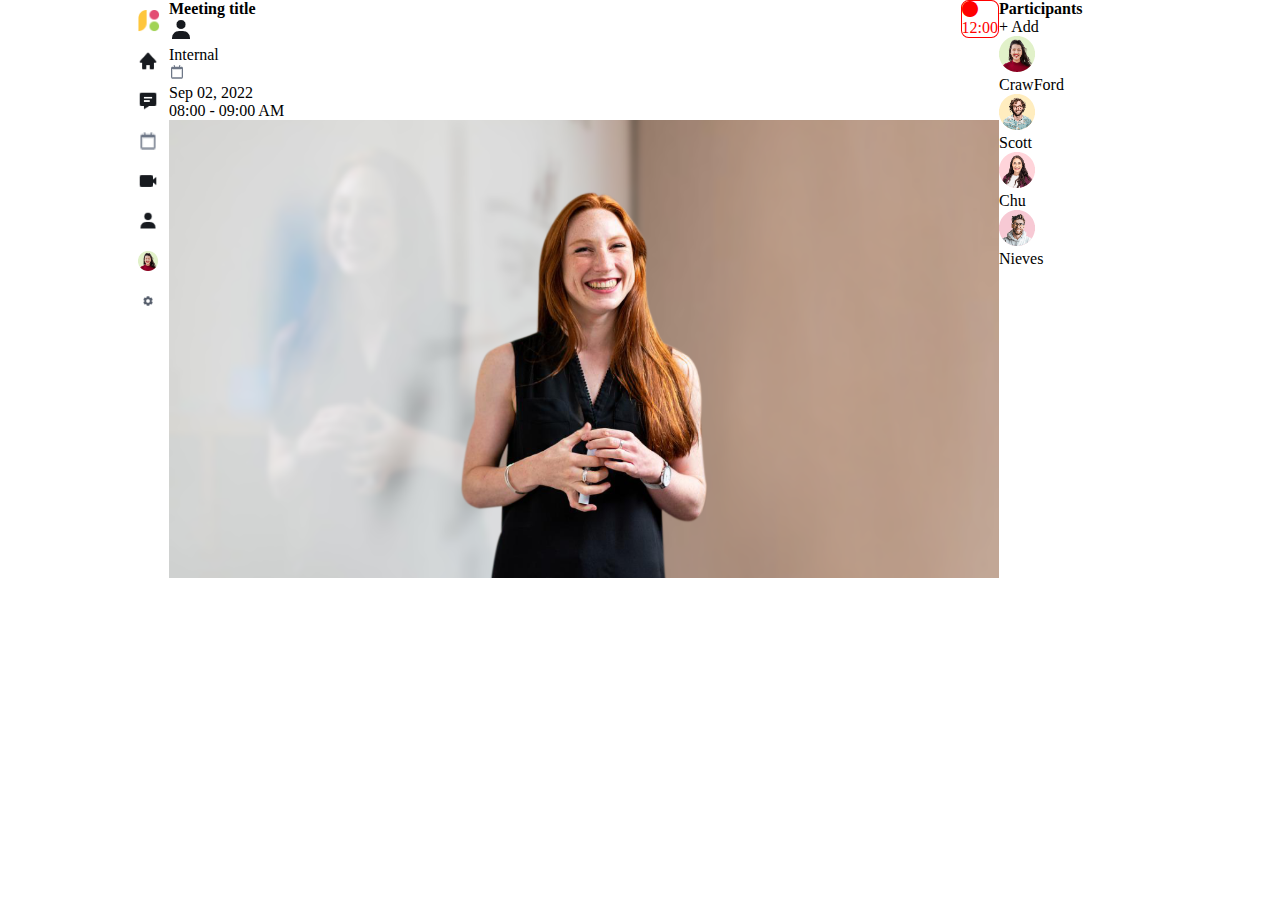
==== Tuan4/index.html @ a3850321 "TH tuan 4 13/3" ====
<!DOCTYPE html>
<html lang="en">

<head>
    <meta charset="UTF-8">
    <meta http-equiv="X-UA-Compatible" content="IE=edge">
    <meta name="viewport" content="width=device-width, initial-scale=1.0">
    <link rel="stylesheet" href="./assets/main.css">
    <link rel="stylesheet" href="https://cdnjs.cloudflare.com/ajax/libs/font-awesome/6.3.0/css/all.min.css">
    <title>Web Demo T4</title>
</head>

<body>
    <div id="wrapper">
        <div id="left-menu">
            <div class="top-menu">
                <img src="./assets/Tuan_04_Web/Image 2384.png" style="height: 25px; width: 25px; padding: 8px;" alt="">
                <img src="./assets/Tuan_04_Web/Home 1.png" alt="">
                <img src="./assets/Tuan_04_Web/Message detail 1.png" alt="">
                <img src="./assets/Tuan_04_Web/Calendar alt 1.png" alt="">
                <img src="./assets/Tuan_04_Web/Video 5.png" alt="">
                <img src="./assets/Tuan_04_Web/User 1.png" alt="">
            </div>
            <div class="bot-menu">
                <img src="./assets/Tuan_04_Web/Avatar 1322.png" alt="">
                <img src="./assets/Tuan_04_Web/Setting.png" alt="">
            </div>
        </div>
        <div id="main-content">
            <div class="meetting-header">
                <h2>Meeting title</h2>
                <div class="time-meeting">
                    <i class="fas fa-circle" style="display: inline-block;"></i>
                    <p>12:00</p>
                </div>
                <div class="infor-meeting">
                    <div class="infor-meeting-item-1">
                        <img src="./assets/Tuan_04_Web/User 1.png" alt="">
                        <p>Internal</p>
                    </div>
                    <div class="infor-meeting-item-2">
                        <img src="./assets/Tuan_04_Web/Calendar alt 1.png" alt="">
                        <p>Sep 02, 2022</p>
                    </div>
                    <div class="infor-meeting-item-3">
                        <p>08:00 - 09:00 AM</p>
                    </div>
                </div>
            </div>
            <div class="meeting-video">
                <img src="./assets/Tuan_04_Web/Image 2383.png" alt="">
            </div>
        </div>
        <div id="right-content">
            <div id="participants">
                <div>
                    <h3>Participants</h3>
                    <div>+ Add</div>
                </div>
                <div>
                    <div>
                        <img src="./assets/Tuan_04_Web/Avatar 1322.png" alt="">
                        <p>CrawFord</p>
                    </div>
                    <div>
                        <img src="./assets/Tuan_04_Web/Avatar 1323.png" alt="">
                        <p>Scott</p>
                    </div>
                    <div>
                        <img src="./assets/Tuan_04_Web/Avatar 1324.png" alt="">
                        <p>Chu</p>
                    </div>
                    <div>
                        <img src="./assets/Tuan_04_Web/Avatar 1325.png" alt="">
                        <p>Nieves</p>
                    </div>
                </div>
            </div>
            <div id="chat">

            </div>
        </div>
    </div>
</body>

</html>
---- Tuan4/assets/main.css ----
* {
    margin: 0;
    padding: 0;
    border: 0;
    font-size: 100%;
}

#wrapper {
    width: 80%;
    padding: 0 10%;
    display: flex;
}

#left-menu {
    width: 50px;
}

#left-menu .top-menu,
#left-menu .bot-menu {
    display: flex;
    flex-direction: column;
}

#left-menu .top-menu img,
#left-menu .bot-menu img {
    height: 20px;
    width: 20px;
    padding: 10px;
}

#left-menu .bot-menu img {
    display: flex;
    justify-content: flex-end;
}

#main-content {
    width: auto;
}

#main-content h2 {
    display: inline-block;
}

#main-content .time-meeting {
    display: inline-block;
    float: right;
    color: red;
    border: 1px solid red;
    border-radius: 20%;
}

#right-content {
    position: sticky;
    width: 500px;
    backg round-color: aqua;
}
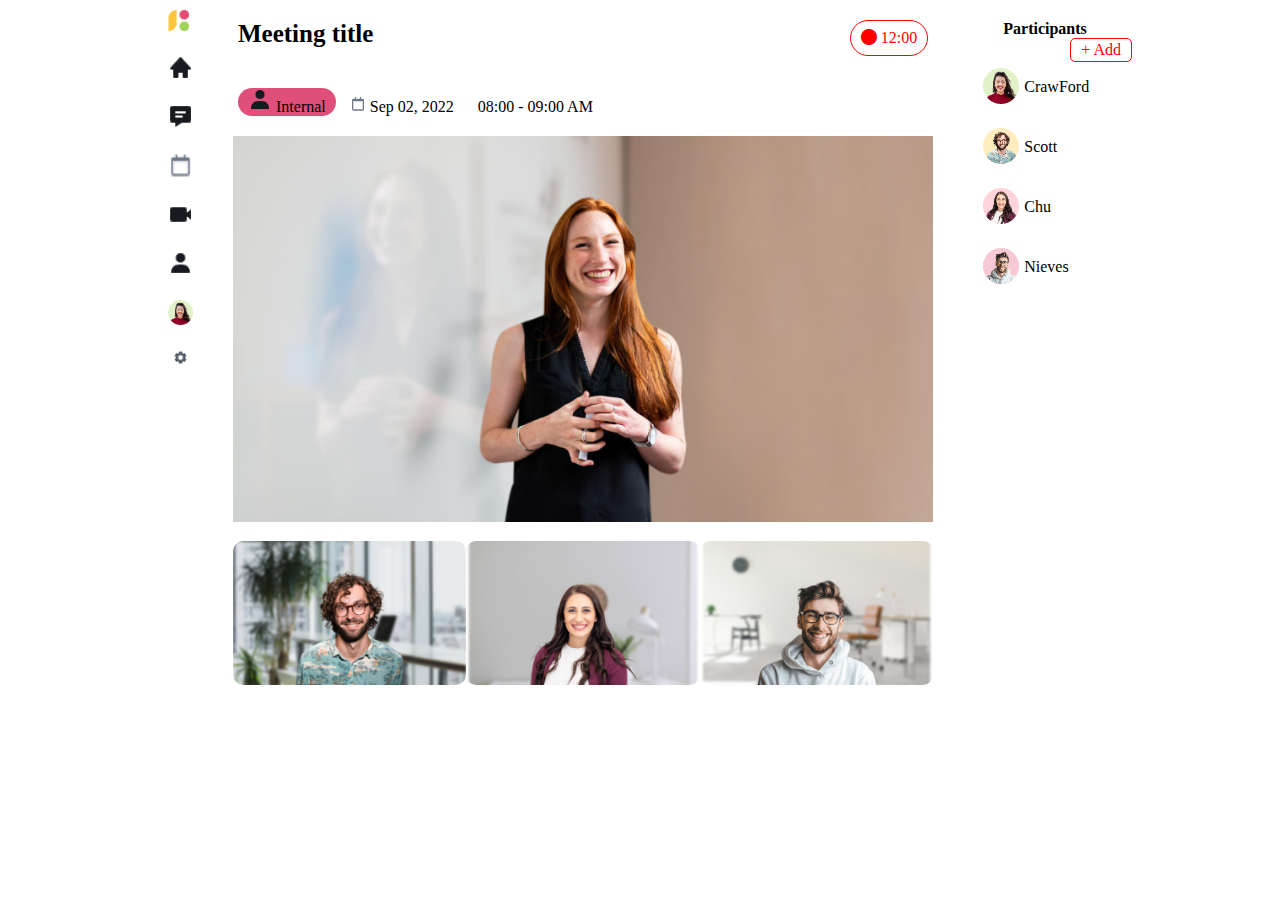
==== commit 0bc962e7: "commit format web" ====
--- a/Tuan4/index.html
+++ b/Tuan4/index.html
@@ -28,10 +28,9 @@
         </div>
         <div id="main-content">
             <div class="meetting-header">
-                <h2>Meeting title</h2>
-                <div class="time-meeting">
-                    <i class="fas fa-circle" style="display: inline-block;"></i>
-                    <p>12:00</p>
+                <div class="header-meeting-title">
+                    <h2>Meeting title</h2>
+                    <p><i class="fas fa-circle"></i> 12:00</p>
                 </div>
                 <div class="infor-meeting">
                     <div class="infor-meeting-item-1">
@@ -48,29 +47,42 @@
                 </div>
             </div>
             <div class="meeting-video">
-                <img src="./assets/Tuan_04_Web/Image 2383.png" alt="">
+                <div class="spotlight">
+                    <img src="./assets/Tuan_04_Web/Image 2383.png" alt="">
+                </div>
+                <div class="subspotlight">
+                    <div class="subspotlight1">
+                        <img src="./assets/Tuan_04_Web/Image 2380.png" style="border-radius: 10px;" alt="">
+                    </div>
+                    <div class="subspotlight2">
+                        <img src="./assets/Tuan_04_Web/Image 2381.png" style="border-radius: 10px;" alt="">
+                    </div>
+                    <div class="subspotlight3">
+                        <img src="./assets/Tuan_04_Web/Image 2382.png" style="border-radius: 10px;" alt="">
+                    </div>  
+                </div>
             </div>
         </div>
         <div id="right-content">
             <div id="participants">
-                <div>
-                    <h3>Participants</h3>
-                    <div>+ Add</div>
+                <div class="participants-top">
+                    <h3 style="display: inline-block;">Participants</h3>
+                    <div class="add">+ Add</div>
                 </div>
                 <div>
-                    <div>
+                    <div class="member">
                         <img src="./assets/Tuan_04_Web/Avatar 1322.png" alt="">
                         <p>CrawFord</p>
                     </div>
-                    <div>
+                    <div class="member">
                         <img src="./assets/Tuan_04_Web/Avatar 1323.png" alt="">
                         <p>Scott</p>
                     </div>
-                    <div>
+                    <div class="member">
                         <img src="./assets/Tuan_04_Web/Avatar 1324.png" alt="">
                         <p>Chu</p>
                     </div>
-                    <div>
+                    <div class="member">
                         <img src="./assets/Tuan_04_Web/Avatar 1325.png" alt="">
                         <p>Nieves</p>
                     </div>
--- a/Tuan4/assets/main.css
+++ b/Tuan4/assets/main.css
@@ -12,45 +12,94 @@
 }
 
 #left-menu {
+    padding: 0 30px;
     width: 50px;
-}
-
-#left-menu .top-menu,
-#left-menu .bot-menu {
     display: flex;
     flex-direction: column;
 }
 
+#left-menu .bot-menu {
+    display: flex;
+    flex-direction: column;
+    justify-content: flex-end;
+}
+
 #left-menu .top-menu img,
 #left-menu .bot-menu img {
-    height: 20px;
-    width: 20px;
+    height: 25px;
+    width: 25px;
     padding: 10px;
 }
 
-#left-menu .bot-menu img {
+#left-menu .bot-menu{
     display: flex;
-    justify-content: flex-end;
+    
 }
 
 #main-content {
     width: auto;
 }
-
+#main-content .header-meeting-title{
+    padding: 20px 5px;
+}
 #main-content h2 {
+    font-size: 25px;
     display: inline-block;
 }
 
-#main-content .time-meeting {
-    display: inline-block;
+#main-content .header-meeting-title p{
     float: right;
     color: red;
     border: 1px solid red;
-    border-radius: 20%;
+    border-radius: 25px;
+    padding: 8px 10px;
 }
 
+#main-content .infor-meeting div{
+    padding: 0 10px;
+}
+ #main-content .infor-meeting div,#main-content .infor-meeting p{
+    display: inline-block;
+    align-items: center;
+}
+#main-content .infor-meeting{
+    padding: 20px 5px;
+}
+#main-content .infor-meeting .infor-meeting-item-1{
+    background-color: #df4f7a;
+    border-radius: 30px;
+}
+#main-content .meeting-video img{
+    max-width: 100%;
+}
+#main-content .subspotlight{
+    display: flex;
+    justify-content:space-between;
+}
+#main-content .subspotlight div{
+    padding: 15px 0;
+}
 #right-content {
+    padding-left: 50px;
     position: sticky;
-    width: 500px;
-    backg round-color: aqua;
+    width: 200px;
+}
+#participants .participants-top{
+    padding: 20px;
+}
+#participants .add {
+    float: right;
+    color: red;
+    border: 1px solid red;
+    border-radius: 5px;
+    padding: 2px 10px;
+}
+#right-content .member{
+    padding: 10px 0;
+    position: relative;
+}
+ #right-content .member p{
+    position: absolute;
+    display: inline;
+    padding: 10px 5px ;
 }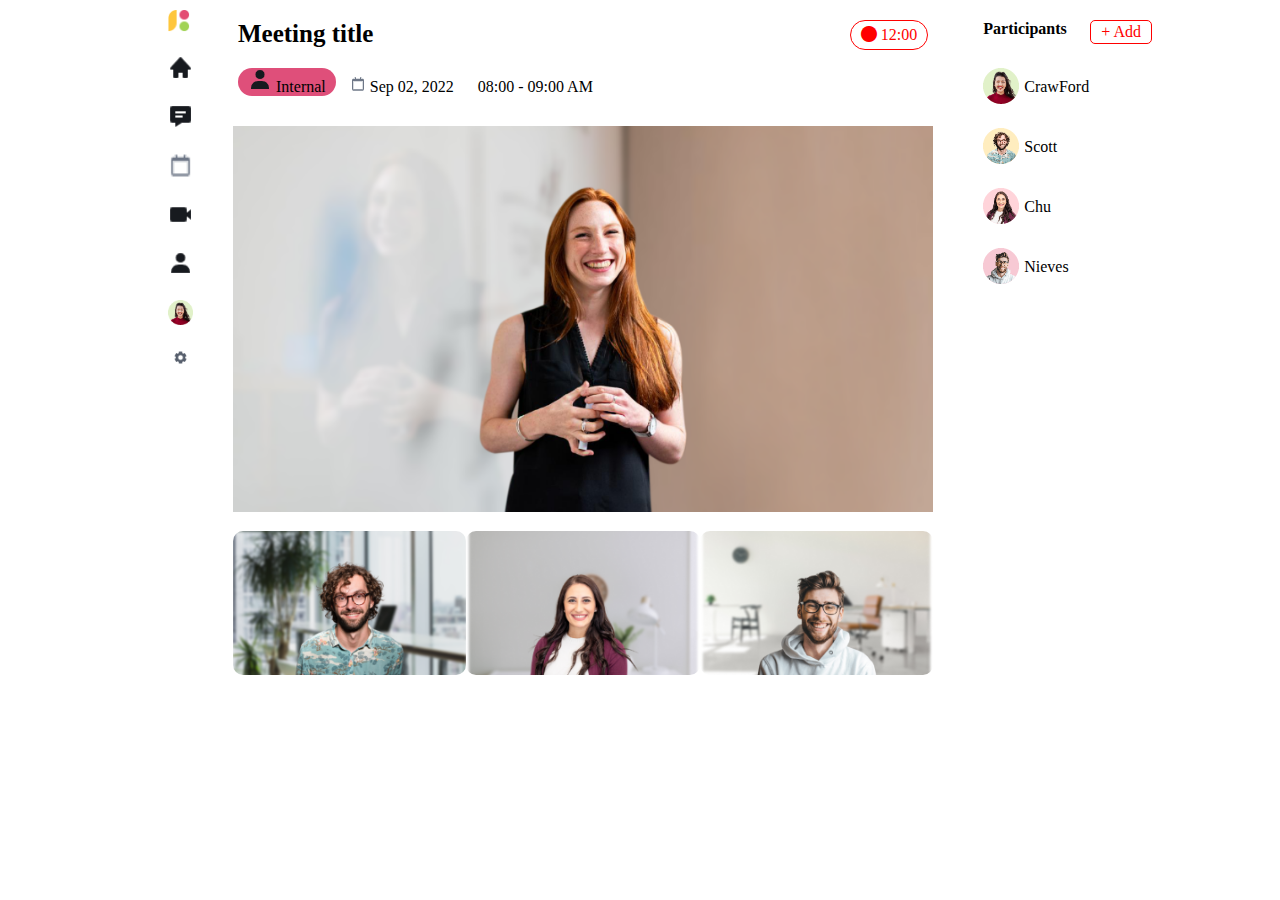
==== commit b112d74d: "final" ====
--- a/Tuan4/index.html
+++ b/Tuan4/index.html
@@ -62,6 +62,9 @@
                     </div>  
                 </div>
             </div>
+            <div class="meeting-footer">
+
+            </div>
         </div>
         <div id="right-content">
             <div id="participants">
--- a/Tuan4/assets/main.css
+++ b/Tuan4/assets/main.css
@@ -6,6 +6,7 @@
 }
 
 #wrapper {
+    position: relative;
     width: 80%;
     padding: 0 10%;
     display: flex;
@@ -52,7 +53,7 @@
     color: red;
     border: 1px solid red;
     border-radius: 25px;
-    padding: 8px 10px;
+    padding: 5px 10px;
 }
 
 #main-content .infor-meeting div{
@@ -63,7 +64,7 @@
     align-items: center;
 }
 #main-content .infor-meeting{
-    padding: 20px 5px;
+    padding: 0px 5px 30px 5px;
 }
 #main-content .infor-meeting .infor-meeting-item-1{
     background-color: #df4f7a;
@@ -79,13 +80,14 @@
 #main-content .subspotlight div{
     padding: 15px 0;
 }
+
 #right-content {
     padding-left: 50px;
     position: sticky;
     width: 200px;
 }
 #participants .participants-top{
-    padding: 20px;
+    padding: 20px 0;
 }
 #participants .add {
     float: right;
